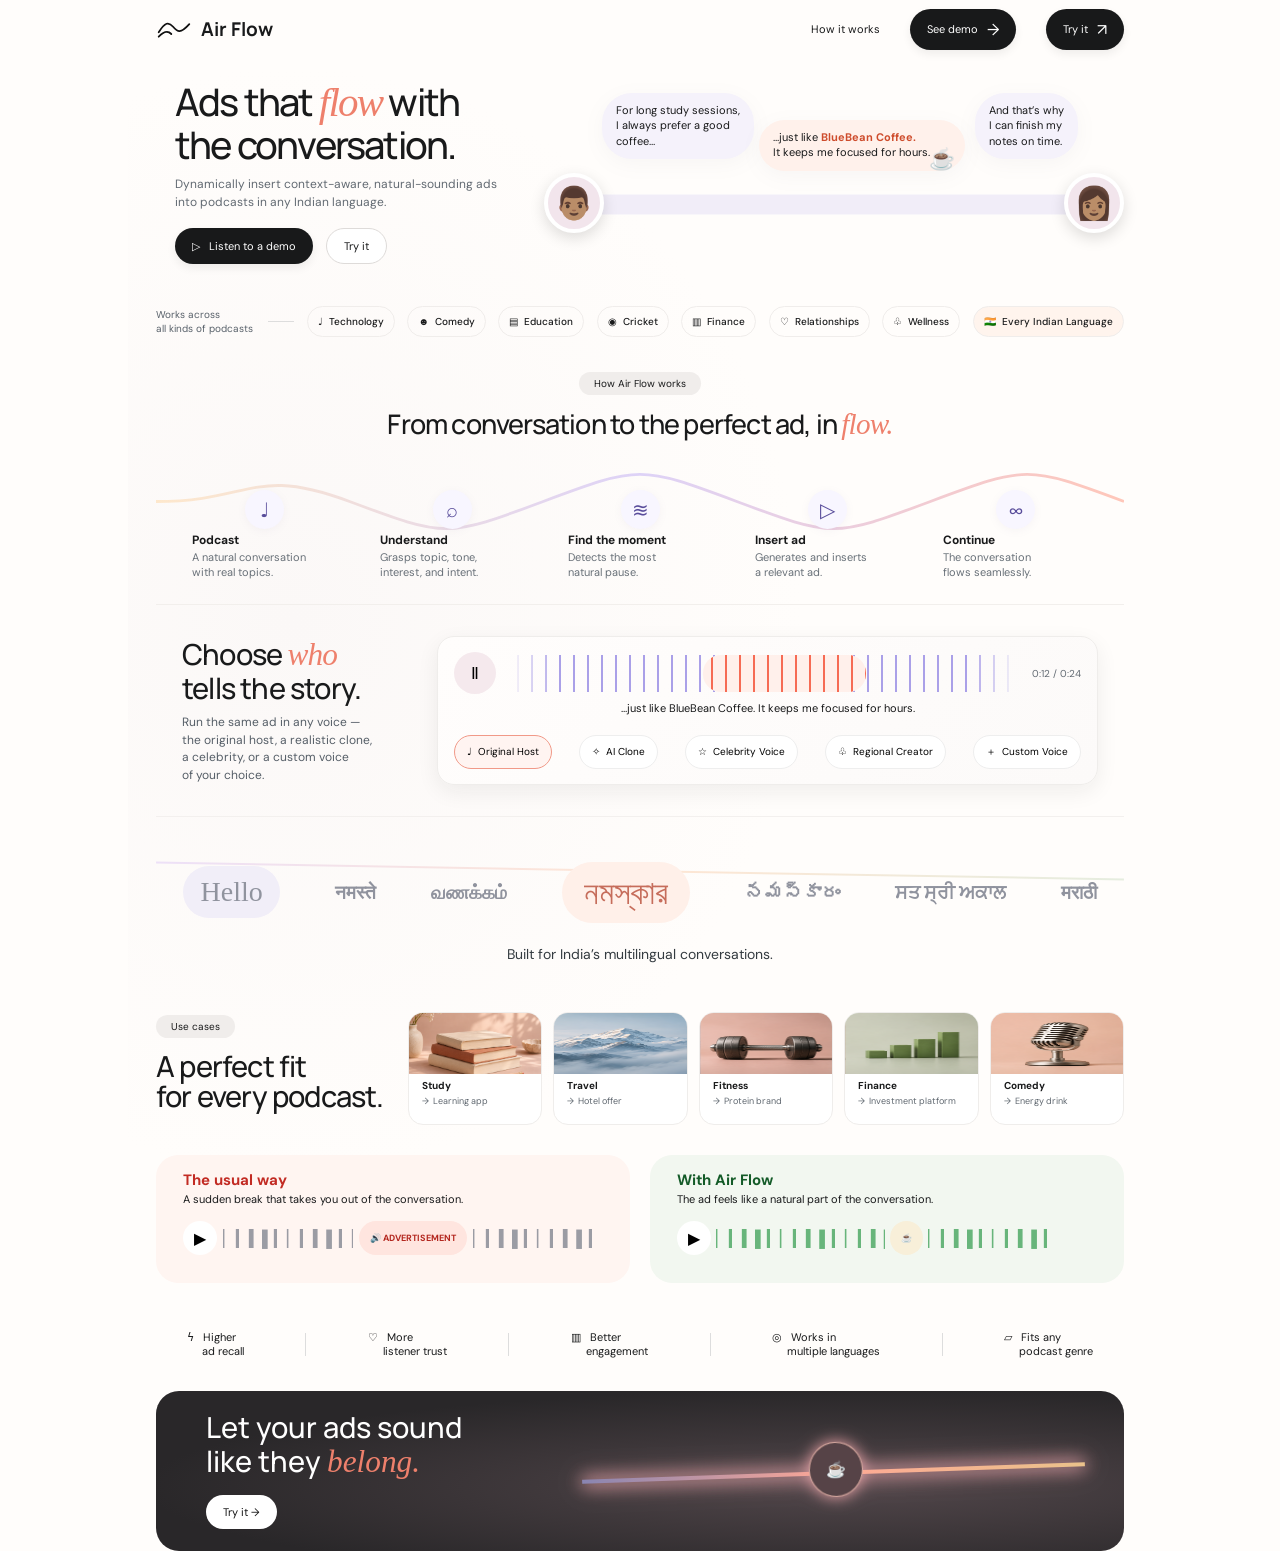
==== index.html @ fcb18fe3 "Add Airwave app, local DSP project, and walkthrough" ====
<!doctype html><html lang="en"><head><meta charset="utf-8"><meta name="viewport" content="width=device-width,initial-scale=1"><meta name="theme-color" content="#fffdfb"><title>Air Flow — Ads that flow with the conversation</title><link rel="preconnect" href="https://fonts.googleapis.com"><link href="https://fonts.googleapis.com/css2?family=DM+Sans:wght@400;500;600;700&family=Manrope:wght@400;500;600;700&display=swap" rel="stylesheet"><link rel="stylesheet" href="landing-v2.css?v=2"></head><body>
<main class="page">
<header><a class="brand" href="#"><svg viewBox="0 0 40 28"><path d="M3 18c7-11 11-12 16-6s8 8 18-3M3 23c6-6 10-7 14-3"/></svg>Air Flow</a><nav><a href="#how">How it works</a><a class="dark pill" href="#demo">See demo <b>→</b></a><a class="dark pill try-nav" href="studio.html">Try it <b>↗</b></a></nav></header>
<section class="hero"><div class="copy"><h1>Ads that <em>flow</em> with<br>the conversation.</h1><p>Dynamically insert context-aware, natural-sounding ads<br>into podcasts in any Indian language.</p><div class="actions"><a class="dark pill" href="#demo">▷ &nbsp; Listen to a demo</a><a class="pill outline" href="studio.html">Try it</a></div></div><div class="scene"><div class="bubble left">For long study sessions,<br>I always prefer a good<br>coffee…</div><div class="bubble right">And that’s why<br>I can finish my<br>notes on time.</div><div class="ad">…just like <b>BlueBean Coffee.</b><br>It keeps me focused for hours. <span>☕</span></div><div class="faces"><i>👨🏽</i><i>👩🏽</i></div><div class="sound"><svg viewBox="0 0 700 90" preserveAspectRatio="none"><defs><linearGradient id="wave"><stop stop-color="#aaa0e8"/><stop offset=".5" stop-color="#ff785f"/><stop offset="1" stop-color="#aaa0e8"/></linearGradient></defs><path d="M0 45h700"/><g class="bars"></g></svg></div></div></section>
<section class="categories"><span>Works across<br>all kinds of podcasts</span><i></i><b>♩ &nbsp;Technology</b><b>☻ &nbsp;Comedy</b><b>▤ &nbsp;Education</b><b>◉ &nbsp;Cricket</b><b>▥ &nbsp;Finance</b><b>♡ &nbsp;Relationships</b><b>♧ &nbsp;Wellness</b><b class="india">🇮🇳 &nbsp;Every Indian Language</b></section>
<section id="how" class="how"><label>How Air Flow works</label><h2>From conversation to the perfect ad, in <em>flow.</em></h2><div class="steps"><svg viewBox="0 0 1000 100" preserveAspectRatio="none"><defs><linearGradient id="stepwave"><stop stop-color="#ffd9a8"/><stop offset=".5" stop-color="#c3b1f5"/><stop offset="1" stop-color="#ff9a83"/></linearGradient></defs><path d="M0 50c100 0 100-38 200 0s100 38 200 0 100-38 200 0 100 38 200 0 100-38 200 0"/></svg><article><i>♩</i><b>Podcast</b><p>A natural conversation<br>with real topics.</p></article><article><i>⌕</i><b>Understand</b><p>Grasps topic, tone,<br>interest, and intent.</p></article><article><i>≋</i><b>Find the moment</b><p>Detects the most<br>natural pause.</p></article><article><i>▷</i><b>Insert ad</b><p>Generates and inserts<br>a relevant ad.</p></article><article><i>∞</i><b>Continue</b><p>The conversation<br>flows seamlessly.</p></article></div></section>
<section class="voice"><div><h2>Choose <em>who</em><br>tells the story.</h2><p>Run the same ad in any voice —<br>the original host, a realistic clone,<br>a celebrity, or a custom voice<br>of your choice.</p></div><div class="player"><div class="playline"><button aria-label="Play preview">Ⅱ</button><div class="waveform"></div><small>0:12 / 0:24</small></div><p>…just like BlueBean Coffee. It keeps me focused for hours.</p><div class="voices"><button class="selected">♩ &nbsp;Original Host</button><button>✧ &nbsp;AI Clone</button><button>☆ &nbsp;Celebrity Voice</button><button>♧ &nbsp;Regional Creator</button><button>＋ &nbsp;Custom Voice</button></div></div></section>
<section class="languages"><div class="greetings"><span>Hello</span><b>नमस्ते</b><b>வணக்கம்</b><strong>নমস্কার</strong><b>నమస్కారం</b><b>ਸਤ ਸ੍ਰੀ ਅਕਾਲ</b><b>मराठी</b></div><p>Built for India’s multilingual conversations.</p></section>
<section id="cases" class="cases"><div><label>Use cases</label><h2>A perfect fit<br>for every podcast.</h2></div><div class="cards"><article><img src="study-books.png"><b>Study</b><span>→ &nbsp;Learning app</span></article><article><div class="art mountain"></div><b>Travel</b><span>→ &nbsp;Hotel offer</span></article><article><div class="art fitness"></div><b>Fitness</b><span>→ &nbsp;Protein brand</span></article><article><div class="art finance"></div><b>Finance</b><span>→ &nbsp;Investment platform</span></article><article><div class="art comedy"></div><b>Comedy</b><span>→ &nbsp;Energy drink</span></article></div></section>
<section id="demo" class="compare"><article><b>The usual way</b><p>A sudden break that takes you out of the conversation.</p><div class="compare-wave"><button>▶</button><span>▏▎▍▌▎▏▎▍▌▎▏▎▍▌▎</span><strong>🔊 ADVERTISEMENT</strong><span>▏▎▍▌▎▏▎▍▌▎</span></div></article><article><b>With Air Flow</b><p>The ad feels like a natural part of the conversation.</p><div class="compare-wave"><button>▶</button><span>▏▎▍▌▎▏▎▍▌▎▏▎▍▌▎</span><strong>☕</strong><span>▏▎▍▌▎▏▎▍▌▎</span></div></article></section>
<section class="benefits"><span>ϟ &nbsp; Higher<br> &nbsp;&nbsp;&nbsp;&nbsp; ad recall</span><i></i><span>♡ &nbsp; More<br> &nbsp;&nbsp;&nbsp;&nbsp; listener trust</span><i></i><span>▥ &nbsp; Better<br> &nbsp;&nbsp;&nbsp;&nbsp; engagement</span><i></i><span>◎ &nbsp; Works in<br> &nbsp;&nbsp;&nbsp;&nbsp; multiple languages</span><i></i><span>▱ &nbsp; Fits any<br> &nbsp;&nbsp;&nbsp;&nbsp; podcast genre</span></section>
<section id="early" class="cta"><h2>Let your ads sound<br>like they <em>belong.</em></h2><a class="pill" href="studio.html">Try it →</a><div class="ctawave"></div></section>
</main><script src="landing-v2.js"></script></body></html>
---- landing-v2.css ----
*{box-sizing:border-box}html{scroll-behavior:smooth}body{margin:0;background:#fffdfb;color:#191a1b;font-family:'DM Sans',Arial,sans-serif}.page{width:min(1024px,100%);min-height:1536px;margin:auto;padding:0 28px;background:radial-gradient(ellipse at 16% 40%,#fbf8f7,transparent 42%),#fffdfb;overflow:hidden}header{height:58px;display:flex;align-items:center;justify-content:space-between}.brand{font:700 19px Manrope,sans-serif;display:flex;gap:9px;align-items:center;color:#191a1b}.brand svg{width:36px;fill:none;stroke:#111;stroke-width:2;stroke-linecap:round}a{text-decoration:none;color:inherit}nav{display:flex;align-items:center;gap:30px;font-size:11px}.pill{border-radius:99px;padding:10px 17px;display:inline-flex;align-items:center;justify-content:center;font-size:11px;white-space:nowrap}.dark{background:#18191a;color:#fff;box-shadow:0 4px 10px #0001}.dark b{font-size:16px;margin-left:9px;font-weight:400}.outline{border:1px solid #dedbd9;background:#fff}.hero{height:226px;display:grid;grid-template-columns: .79fr 1.21fr;align-items:center;gap:10px}.copy{padding-left:19px}.copy h1{font:500 38px/.99 Manrope,sans-serif;letter-spacing:-1.8px;margin:0}.copy em,h2 em{font:italic 400 1.08em Georgia,serif;color:#ee806c}.copy p{font-size:12px;line-height:1.5;color:#626a72;margin:11px 0 17px}.actions{display:flex;gap:13px}.scene{height:188px;position:relative}.bubble,.ad{position:absolute;z-index:2;border-radius:30px;background:#f5f2fb;padding:10px 14px;font-size:11px;line-height:1.4;box-shadow:0 5px 20px #847c9410}.left{top:16px;left:10%}.right{top:16px;right:8%}.ad{top:43px;left:37%;background:#fff1eb;min-width:206px;white-space:nowrap}.ad b{color:#ce4c2c}.ad span{position:absolute;right:10px;font-size:24px}.faces{position:absolute;left:0;right:0;top:96px;display:flex;justify-content:space-between;z-index:2}.faces i{font-style:normal;font-size:32px;background:#f2e5ec;border:4px solid white;border-radius:50%;width:60px;height:60px;display:grid;place-items:center;box-shadow:0 5px 15px #0002}.sound{position:absolute;inset:63px 22px 0}.sound svg{width:100%;height:100%;overflow:visible}.sound path{stroke:#ded7f4;stroke-width:15;opacity:.4}.bars{stroke:url(#wave);stroke-width:2;stroke-linecap:round;animation:pulse 1.1s ease-in-out infinite alternate}.categories{height:75px;display:flex;align-items:center;justify-content:space-between;gap:7px}.categories span{font-size:10px;line-height:1.4;color:#58616a;min-width:100px}.categories>i{height:1px;width:26px;background:#ddd}.categories b{font-size:10px;font-weight:500;border:1px solid #f0edeb;border-radius:30px;padding:8px 10px;white-space:nowrap;box-shadow:0 3px 8px #00004}.categories .india{background:#fff4ed}.how{text-align:center;padding-top:12px}.how label,.cases label{display:inline-block;background:#f0edeb;border-radius:20px;padding:5px 15px;font-size:10px}.how h2{font:500 27px Manrope,sans-serif;letter-spacing:-.8px;margin:10px 0 12px}.steps{height:150px;display:flex;justify-content:space-between;position:relative;text-align:left;padding:36px 36px 0}.steps svg{position:absolute;top:0;left:0;width:100%;height:95px}.steps svg path{fill:none;stroke:url(#stepwave);stroke-width:3;opacity:.55}.steps article{z-index:1;width:145px;font-size:12px}.steps article i{display:grid;place-items:center;font-style:normal;color:#594d9b;background:#f8f6ff;border-radius:50%;width:39px;height:39px;margin:0 auto 3px;font-size:20px}.steps article b{display:block}.steps article p{margin:2px 0;color:#687078;font-size:11px;line-height:1.35}.voice{height:213px;border-top:1px solid #f2efec;display:grid;grid-template-columns:235px 1fr;gap:20px;align-items:center;padding:24px 26px}.voice h2,.cases h2{font:500 29px/1.05 Manrope,sans-serif;letter-spacing:-.8px;margin:0 0 11px}.voice p{font-size:12px;line-height:1.45;color:#555e67;margin:0}.player{height:149px;border:1px solid #efedeb;border-radius:17px;padding:15px 16px;box-shadow:0 7px 22px #2221;background:#fffdfc}.playline{display:flex;align-items:center;gap:13px}.playline button,.compare-wave button{border:0;border-radius:50%;background:#f5e9ed;width:42px;height:42px;font-size:16px}.waveform{height:37px;flex:1;background:repeating-linear-gradient(90deg,transparent 0 8px,#aaa0e8 8px 10px,transparent 10px 14px);mask-image:linear-gradient(90deg,transparent,#000 10%,#000 90%,transparent);position:relative}.waveform:after{content:'';position:absolute;left:38%;width:32%;height:100%;background:repeating-linear-gradient(90deg,transparent 0 8px,#f66b54 8px 10px,transparent 10px 14px);background-color:#fff0eb;border-radius:18px}.playline small{font-size:10px;color:#626a72;white-space:nowrap}.player>p{text-align:center;font-size:11px;color:#171819;margin:7px 0 18px}.voices{display:flex;justify-content:space-between;gap:7px}.voices button{border:1px solid #eee;border-radius:30px;background:white;height:34px;padding:0 12px;white-space:nowrap;font:10px 'DM Sans';box-shadow:0 3px 8px #00008}.voices .selected{border-color:#f19988;background:#fff4f1}.languages{height:178px;display:flex;flex-direction:column;align-items:center;justify-content:center;position:relative}.greetings{width:100%;display:flex;align-items:center;justify-content:space-around;position:relative;height:95px}.greetings:before{content:'';position:absolute;inset:25px 0;background:linear-gradient(90deg,#e9daf7,#ffe0ca,#dfe9d8);height:2px;transform:rotate(1deg);opacity:.8}.greetings>*{z-index:1;color:#90939e;font-size:19px}.greetings span{font:28px Georgia;background:#f1eef8;padding:10px 17px;border-radius:28px}.greetings strong{font-size:33px;font-weight:500;color:#c66d5b;background:#fff0e9;border-radius:32px;padding:9px 22px}.languages p{margin:5px 0;font-size:14px;color:#343b40}.cases{height:146px;display:grid;grid-template-columns:230px 1fr;gap:22px;align-items:center}.cases h2{margin-top:13px}.cards{display:grid;grid-template-columns:repeat(5,1fr);gap:11px}.cards article{height:113px;border:1px solid #efedeb;border-radius:15px;overflow:hidden;background:white;display:flex;flex-direction:column;padding-bottom:8px;box-shadow:0 4px 12px #00006}.cards img,.art{height:61px;width:100%;object-fit:cover}.cards b,.cards span{font-size:10px;margin:5px 13px 0}.cards span{margin-top:3px;color:#606870;font-size:9px}.art{display:grid;place-items:center;font-size:33px;color:#a88d7d;background:linear-gradient(145deg,#fff0e7,#f5e1d7)}.mountain{background:linear-gradient(160deg,#e9eff3,#c5d1d9)}.fitness{background:#f5e9e5}.finance{background:#eaf3e9;color:#62ad77}.comedy{background:#fff0e8}.compare{height:156px;display:grid;grid-template-columns:1fr 1fr;gap:20px;align-items:center}.compare article{height:128px;border-radius:22px;background:#fff5f1;padding:14px 27px}.compare article+article{background:#f2f7f0}.compare article>b{font-size:15px;color:#c22b23}.compare article+article>b{color:#145b28}.compare p{font-size:11px;margin:2px 0 12px}.compare-wave{display:flex;align-items:center;gap:6px;height:40px}.compare-wave button{width:34px;height:34px;background:white}.compare-wave span{color:#9b9ca4;letter-spacing:1px;white-space:nowrap;overflow:hidden}.compare article+article .compare-wave span{color:#68b57b}.compare-wave strong{font-size:9px;color:#b3261e;background:#ffe5df;padding:11px;border-radius:18px;white-space:nowrap}.compare article+article .compare-wave strong{color:#6d4f26;background:#f8efd9}.benefits{height:94px;display:flex;justify-content:space-around;align-items:center;font-size:11px;line-height:1.3}.benefits>i{height:23px;width:1px;background:#ddd}.cta{height:160px;border-radius:23px;background:radial-gradient(ellipse at 72% 60%,#494246,#242325 70%);color:white;padding:21px 50px;position:relative;overflow:hidden}.cta h2{font:500 29px/1.1 Manrope,sans-serif;margin:0 0 15px}.cta .pill{background:#fff;color:#141414}.ctawave{position:absolute;right:4%;top:50%;width:52%;height:3px;background:linear-gradient(90deg,#8985b2,#ffa895,#eac28b);transform:rotate(-2deg);box-shadow:0 0 18px #ecadb5}.ctawave:before{content:'☕';position:absolute;left:45%;top:-29px;border-radius:50%;padding:16px;background:#564347;border:1px solid #d8aaa0}.dark:hover,.pill:hover{transform:translateY(-1px)}@keyframes pulse{from{opacity:.4;transform:scaleY(.7)}to{opacity:1;transform:scaleY(1.1)}}@media(max-width:760px){.page{padding:0 18px;min-height:100vh}header{height:60px}nav{gap:12px}nav>a:not(.pill){display:none}.hero{height:auto;grid-template-columns:1fr;padding:24px 0 10px}.copy{padding:0}.copy h1{font-size:38px}.scene{height:160px}.categories{height:auto;min-height:100px;flex-wrap:wrap;justify-content:center;padding:15px 0}.categories span{width:100%;text-align:center}.categories>i{display:none}.how h2{font-size:23px}.steps{height:auto;min-height:285px;display:grid;grid-template-columns:1fr 1fr;padding:20px 8px;gap:12px}.steps svg{display:none}.steps article{width:auto}.voice{height:auto;grid-template-columns:1fr;padding:24px 0}.player{width:100%;overflow:hidden}.voices{overflow:auto}.languages{height:140px}.greetings>*{font-size:12px}.greetings span{font-size:18px}.greetings strong{font-size:19px;padding:8px}.cases{height:auto;grid-template-columns:1fr;padding:20px 0}.cards{grid-template-columns:repeat(2,1fr)}.cards article:nth-child(n+5){display:none}.compare{height:auto;grid-template-columns:1fr;padding:15px 0}.benefits{height:auto;flex-wrap:wrap;gap:15px;padding:20px 0}.benefits>i{display:none}.cta{height:160px;padding:20px}.cta h2{font-size:23px}.ctawave{right:-20%;width:60%;opacity:.6}}

.art{background-image:url('use-cases-strip.png');background-size:400% 100%;background-repeat:no-repeat}.art.mountain{background-position:0 50%}.art.fitness{background-position:33.333% 50%}.art.finance{background-position:66.666% 50%}.art.comedy{background-position:100% 50%}.cards img{object-position:center 55%}.sound{top:67px}.ad span{font-size:21px}.cta{background:radial-gradient(ellipse at 72% 60%,#51464a,#292729 72%)}.ctawave{height:4px;filter:drop-shadow(0 0 8px #f3a9ae)}.steps article i{box-shadow:0 2px 8px #8e7bac12}.voice{border-bottom:1px solid #f3f0ee}.player{background:linear-gradient(135deg,#fffdfc,#fcfaf9)}

.compare{min-width:0}.compare article{min-width:0;overflow:hidden}.compare-wave{min-width:0;width:100%;overflow:hidden}.compare-wave span{flex:1;min-width:0}.compare-wave strong{flex:0 0 auto}.compare article+article .compare-wave span:last-child{flex:1}.compare article+article .compare-wave{gap:5px}
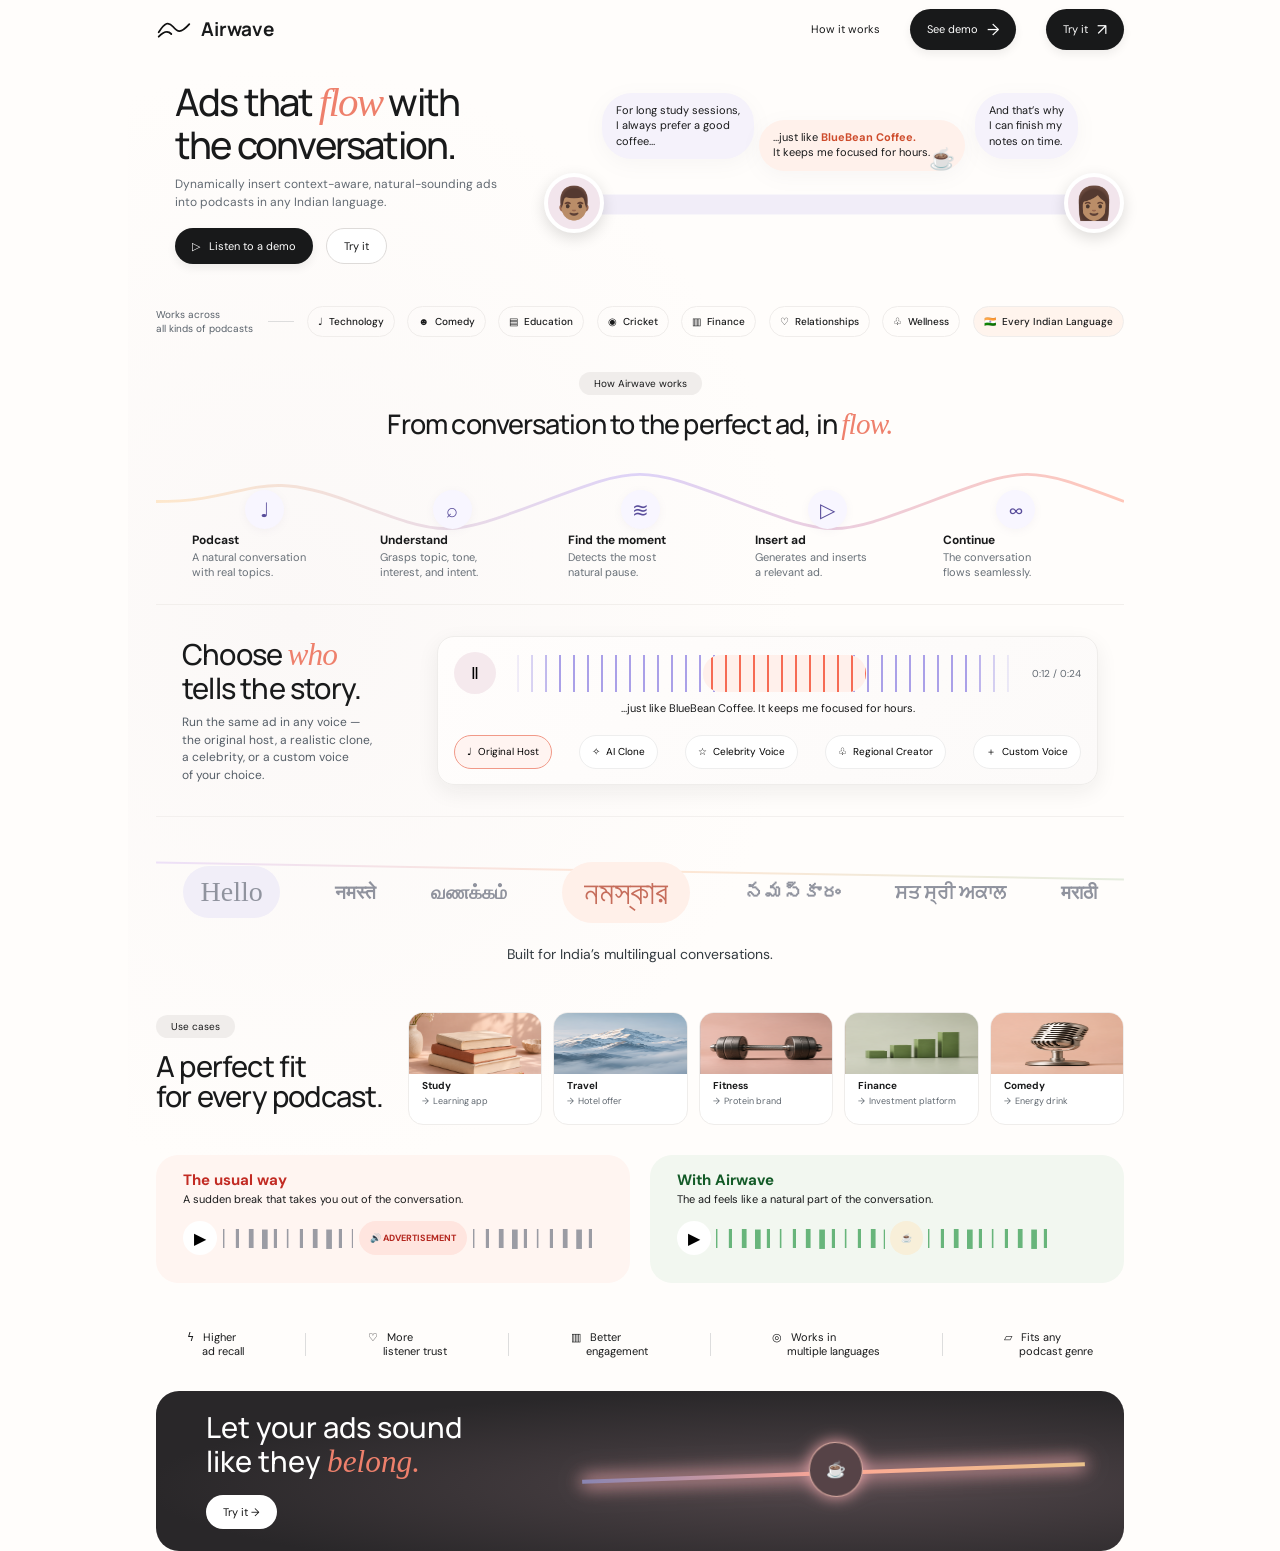
==== commit 768a7cae: "fix" ====
--- a/index.html
+++ b/index.html
@@ -1,14 +1,15 @@
-<!doctype html><html lang="en"><head><meta charset="utf-8"><meta name="viewport" content="width=device-width,initial-scale=1"><meta name="theme-color" content="#fffdfb"><title>Air Flow — Ads that flow with the conversation</title><link rel="preconnect" href="https://fonts.googleapis.com"><link href="https://fonts.googleapis.com/css2?family=DM+Sans:wght@400;500;600;700&family=Manrope:wght@400;500;600;700&display=swap" rel="stylesheet"><link rel="stylesheet" href="landing-v2.css?v=2"></head><body>
+<!doctype html><html lang="en"><head><meta charset="utf-8"><meta name="viewport" content="width=device-width,initial-scale=1"><meta name="theme-color" content="#fffdfb"><title>Airwave — Ads that flow with the conversation</title><link rel="preconnect" href="https://fonts.googleapis.com"><link href="https://fonts.googleapis.com/css2?family=DM+Sans:wght@400;500;600;700&family=Manrope:wght@400;500;600;700&display=swap" rel="stylesheet"><link rel="stylesheet" href="landing-v2.css?v=2"></head><body>
 <main class="page">
-<header><a class="brand" href="#"><svg viewBox="0 0 40 28"><path d="M3 18c7-11 11-12 16-6s8 8 18-3M3 23c6-6 10-7 14-3"/></svg>Air Flow</a><nav><a href="#how">How it works</a><a class="dark pill" href="#demo">See demo <b>→</b></a><a class="dark pill try-nav" href="studio.html">Try it <b>↗</b></a></nav></header>
+<header><a class="brand" href="#"><svg viewBox="0 0 40 28"><path d="M3 18c7-11 11-12 16-6s8 8 18-3M3 23c6-6 10-7 14-3"/></svg>Airwave</a><nav><a href="#how">How it works</a><a class="dark pill" href="#demo">See demo <b>→</b></a><a class="dark pill try-nav" href="studio.html">Try it <b>↗</b></a></nav></header>
 <section class="hero"><div class="copy"><h1>Ads that <em>flow</em> with<br>the conversation.</h1><p>Dynamically insert context-aware, natural-sounding ads<br>into podcasts in any Indian language.</p><div class="actions"><a class="dark pill" href="#demo">▷ &nbsp; Listen to a demo</a><a class="pill outline" href="studio.html">Try it</a></div></div><div class="scene"><div class="bubble left">For long study sessions,<br>I always prefer a good<br>coffee…</div><div class="bubble right">And that’s why<br>I can finish my<br>notes on time.</div><div class="ad">…just like <b>BlueBean Coffee.</b><br>It keeps me focused for hours. <span>☕</span></div><div class="faces"><i>👨🏽</i><i>👩🏽</i></div><div class="sound"><svg viewBox="0 0 700 90" preserveAspectRatio="none"><defs><linearGradient id="wave"><stop stop-color="#aaa0e8"/><stop offset=".5" stop-color="#ff785f"/><stop offset="1" stop-color="#aaa0e8"/></linearGradient></defs><path d="M0 45h700"/><g class="bars"></g></svg></div></div></section>
 <section class="categories"><span>Works across<br>all kinds of podcasts</span><i></i><b>♩ &nbsp;Technology</b><b>☻ &nbsp;Comedy</b><b>▤ &nbsp;Education</b><b>◉ &nbsp;Cricket</b><b>▥ &nbsp;Finance</b><b>♡ &nbsp;Relationships</b><b>♧ &nbsp;Wellness</b><b class="india">🇮🇳 &nbsp;Every Indian Language</b></section>
-<section id="how" class="how"><label>How Air Flow works</label><h2>From conversation to the perfect ad, in <em>flow.</em></h2><div class="steps"><svg viewBox="0 0 1000 100" preserveAspectRatio="none"><defs><linearGradient id="stepwave"><stop stop-color="#ffd9a8"/><stop offset=".5" stop-color="#c3b1f5"/><stop offset="1" stop-color="#ff9a83"/></linearGradient></defs><path d="M0 50c100 0 100-38 200 0s100 38 200 0 100-38 200 0 100 38 200 0 100-38 200 0"/></svg><article><i>♩</i><b>Podcast</b><p>A natural conversation<br>with real topics.</p></article><article><i>⌕</i><b>Understand</b><p>Grasps topic, tone,<br>interest, and intent.</p></article><article><i>≋</i><b>Find the moment</b><p>Detects the most<br>natural pause.</p></article><article><i>▷</i><b>Insert ad</b><p>Generates and inserts<br>a relevant ad.</p></article><article><i>∞</i><b>Continue</b><p>The conversation<br>flows seamlessly.</p></article></div></section>
+<section id="how" class="how"><label>How Airwave works</label><h2>From conversation to the perfect ad, in <em>flow.</em></h2><div class="steps"><svg viewBox="0 0 1000 100" preserveAspectRatio="none"><defs><linearGradient id="stepwave"><stop stop-color="#ffd9a8"/><stop offset=".5" stop-color="#c3b1f5"/><stop offset="1" stop-color="#ff9a83"/></linearGradient></defs><path d="M0 50c100 0 100-38 200 0s100 38 200 0 100-38 200 0 100 38 200 0 100-38 200 0"/></svg><article><i>♩</i><b>Podcast</b><p>A natural conversation<br>with real topics.</p></article><article><i>⌕</i><b>Understand</b><p>Grasps topic, tone,<br>interest, and intent.</p></article><article><i>≋</i><b>Find the moment</b><p>Detects the most<br>natural pause.</p></article><article><i>▷</i><b>Insert ad</b><p>Generates and inserts<br>a relevant ad.</p></article><article><i>∞</i><b>Continue</b><p>The conversation<br>flows seamlessly.</p></article></div></section>
 <section class="voice"><div><h2>Choose <em>who</em><br>tells the story.</h2><p>Run the same ad in any voice —<br>the original host, a realistic clone,<br>a celebrity, or a custom voice<br>of your choice.</p></div><div class="player"><div class="playline"><button aria-label="Play preview">Ⅱ</button><div class="waveform"></div><small>0:12 / 0:24</small></div><p>…just like BlueBean Coffee. It keeps me focused for hours.</p><div class="voices"><button class="selected">♩ &nbsp;Original Host</button><button>✧ &nbsp;AI Clone</button><button>☆ &nbsp;Celebrity Voice</button><button>♧ &nbsp;Regional Creator</button><button>＋ &nbsp;Custom Voice</button></div></div></section>
 <section class="languages"><div class="greetings"><span>Hello</span><b>नमस्ते</b><b>வணக்கம்</b><strong>নমস্কার</strong><b>నమస్కారం</b><b>ਸਤ ਸ੍ਰੀ ਅਕਾਲ</b><b>मराठी</b></div><p>Built for India’s multilingual conversations.</p></section>
 <section id="cases" class="cases"><div><label>Use cases</label><h2>A perfect fit<br>for every podcast.</h2></div><div class="cards"><article><img src="study-books.png"><b>Study</b><span>→ &nbsp;Learning app</span></article><article><div class="art mountain"></div><b>Travel</b><span>→ &nbsp;Hotel offer</span></article><article><div class="art fitness"></div><b>Fitness</b><span>→ &nbsp;Protein brand</span></article><article><div class="art finance"></div><b>Finance</b><span>→ &nbsp;Investment platform</span></article><article><div class="art comedy"></div><b>Comedy</b><span>→ &nbsp;Energy drink</span></article></div></section>
-<section id="demo" class="compare"><article><b>The usual way</b><p>A sudden break that takes you out of the conversation.</p><div class="compare-wave"><button>▶</button><span>▏▎▍▌▎▏▎▍▌▎▏▎▍▌▎</span><strong>🔊 ADVERTISEMENT</strong><span>▏▎▍▌▎▏▎▍▌▎</span></div></article><article><b>With Air Flow</b><p>The ad feels like a natural part of the conversation.</p><div class="compare-wave"><button>▶</button><span>▏▎▍▌▎▏▎▍▌▎▏▎▍▌▎</span><strong>☕</strong><span>▏▎▍▌▎▏▎▍▌▎</span></div></article></section>
+<section id="demo" class="compare"><article><b>The usual way</b><p>A sudden break that takes you out of the conversation.</p><div class="compare-wave"><button>▶</button><span>▏▎▍▌▎▏▎▍▌▎▏▎▍▌▎</span><strong>🔊 ADVERTISEMENT</strong><span>▏▎▍▌▎▏▎▍▌▎</span></div></article><article><b>With Airwave</b><p>The ad feels like a natural part of the conversation.</p><div class="compare-wave"><button>▶</button><span>▏▎▍▌▎▏▎▍▌▎▏▎▍▌▎</span><strong>☕</strong><span>▏▎▍▌▎▏▎▍▌▎</span></div></article></section>
 <section class="benefits"><span>ϟ &nbsp; Higher<br> &nbsp;&nbsp;&nbsp;&nbsp; ad recall</span><i></i><span>♡ &nbsp; More<br> &nbsp;&nbsp;&nbsp;&nbsp; listener trust</span><i></i><span>▥ &nbsp; Better<br> &nbsp;&nbsp;&nbsp;&nbsp; engagement</span><i></i><span>◎ &nbsp; Works in<br> &nbsp;&nbsp;&nbsp;&nbsp; multiple languages</span><i></i><span>▱ &nbsp; Fits any<br> &nbsp;&nbsp;&nbsp;&nbsp; podcast genre</span></section>
 <section id="early" class="cta"><h2>Let your ads sound<br>like they <em>belong.</em></h2><a class="pill" href="studio.html">Try it →</a><div class="ctawave"></div></section>
 </main><script src="landing-v2.js"></script></body></html>
 
+
